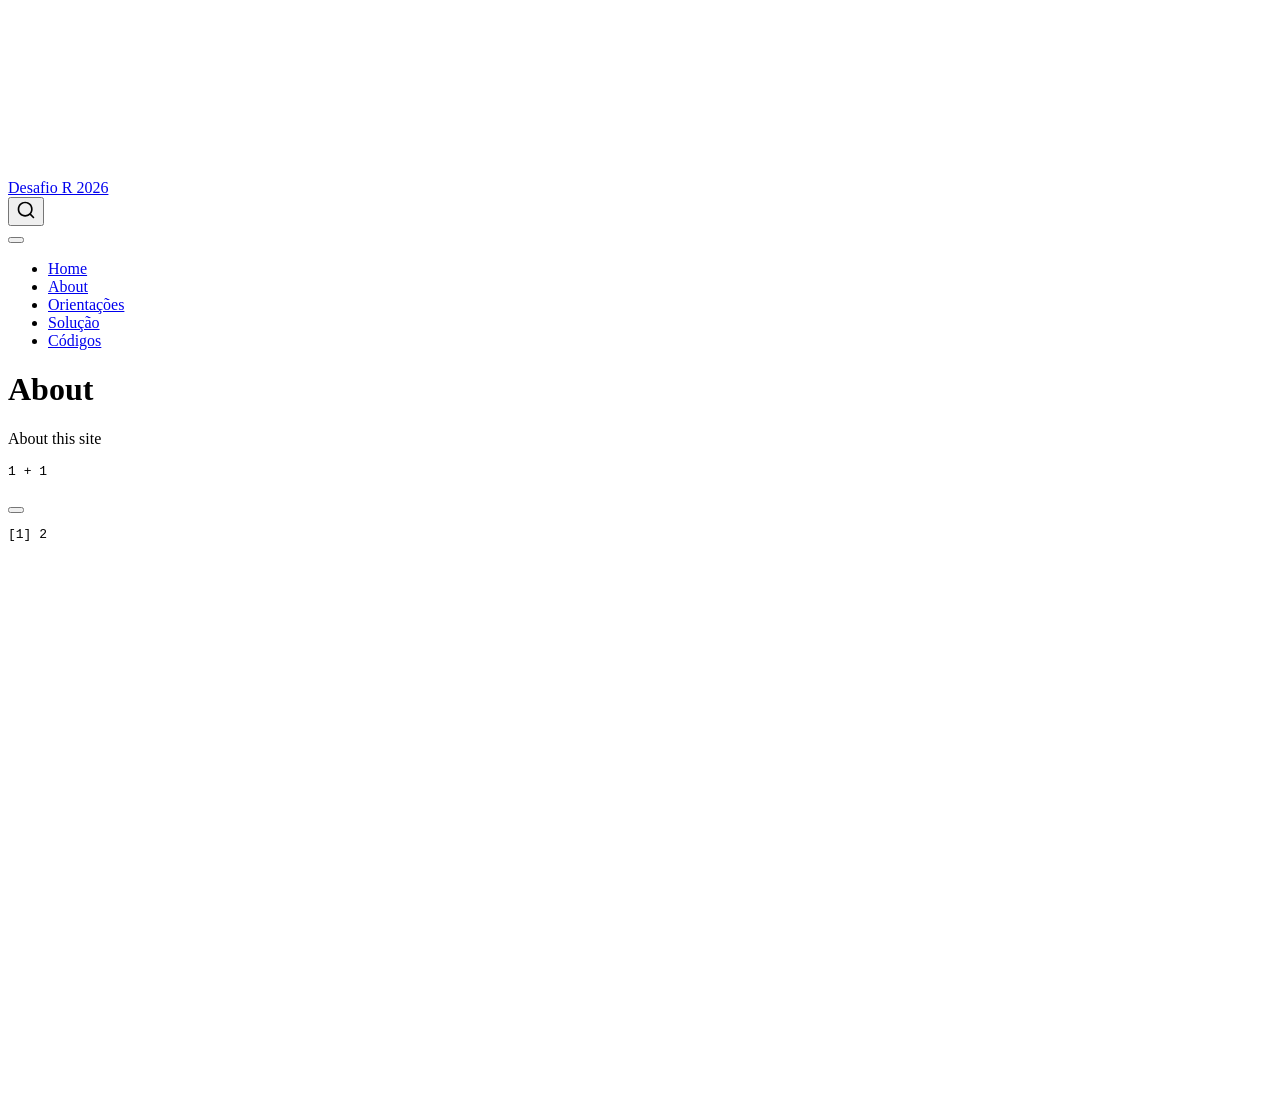
==== docs/about.html @ b068d9b6 "Criar site" ====
<!DOCTYPE html>
<html xmlns="http://www.w3.org/1999/xhtml" lang="en" xml:lang="en"><head>

<meta charset="utf-8">
<meta name="generator" content="quarto-1.8.25">

<meta name="viewport" content="width=device-width, initial-scale=1.0, user-scalable=yes">


<title>About – Desafio R 2026</title>
<style>
code{white-space: pre-wrap;}
span.smallcaps{font-variant: small-caps;}
div.columns{display: flex; gap: min(4vw, 1.5em);}
div.column{flex: auto; overflow-x: auto;}
div.hanging-indent{margin-left: 1.5em; text-indent: -1.5em;}
ul.task-list{list-style: none;}
ul.task-list li input[type="checkbox"] {
  width: 0.8em;
  margin: 0 0.8em 0.2em -1em; /* quarto-specific, see https://github.com/quarto-dev/quarto-cli/issues/4556 */ 
  vertical-align: middle;
}
/* CSS for syntax highlighting */
html { -webkit-text-size-adjust: 100%; }
pre > code.sourceCode { white-space: pre; position: relative; }
pre > code.sourceCode > span { display: inline-block; line-height: 1.25; }
pre > code.sourceCode > span:empty { height: 1.2em; }
.sourceCode { overflow: visible; }
code.sourceCode > span { color: inherit; text-decoration: inherit; }
div.sourceCode { margin: 1em 0; }
pre.sourceCode { margin: 0; }
@media screen {
div.sourceCode { overflow: auto; }
}
@media print {
pre > code.sourceCode { white-space: pre-wrap; }
pre > code.sourceCode > span { text-indent: -5em; padding-left: 5em; }
}
pre.numberSource code
  { counter-reset: source-line 0; }
pre.numberSource code > span
  { position: relative; left: -4em; counter-increment: source-line; }
pre.numberSource code > span > a:first-child::before
  { content: counter(source-line);
    position: relative; left: -1em; text-align: right; vertical-align: baseline;
    border: none; display: inline-block;
    -webkit-touch-callout: none; -webkit-user-select: none;
    -khtml-user-select: none; -moz-user-select: none;
    -ms-user-select: none; user-select: none;
    padding: 0 4px; width: 4em;
  }
pre.numberSource { margin-left: 3em;  padding-left: 4px; }
div.sourceCode
  {   }
@media screen {
pre > code.sourceCode > span > a:first-child::before { text-decoration: underline; }
}
</style>


<script src="site_libs/quarto-nav/quarto-nav.js"></script>
<script src="site_libs/quarto-nav/headroom.min.js"></script>
<script src="site_libs/clipboard/clipboard.min.js"></script>
<script src="site_libs/quarto-search/autocomplete.umd.js"></script>
<script src="site_libs/quarto-search/fuse.min.js"></script>
<script src="site_libs/quarto-search/quarto-search.js"></script>
<meta name="quarto:offset" content="./">
<script src="site_libs/quarto-html/quarto.js" type="module"></script>
<script src="site_libs/quarto-html/tabsets/tabsets.js" type="module"></script>
<script src="site_libs/quarto-html/axe/axe-check.js" type="module"></script>
<script src="site_libs/quarto-html/popper.min.js"></script>
<script src="site_libs/quarto-html/tippy.umd.min.js"></script>
<script src="site_libs/quarto-html/anchor.min.js"></script>
<link href="site_libs/quarto-html/tippy.css" rel="stylesheet">
<link href="site_libs/quarto-html/quarto-syntax-highlighting-7b89279ff1a6dce999919e0e67d4d9ec.css" rel="stylesheet" id="quarto-text-highlighting-styles">
<script src="site_libs/bootstrap/bootstrap.min.js"></script>
<link href="site_libs/bootstrap/bootstrap-icons.css" rel="stylesheet">
<link href="site_libs/bootstrap/bootstrap-e31584831b205ffbb2d98406f31c2a5b.min.css" rel="stylesheet" append-hash="true" id="quarto-bootstrap" data-mode="light">
<script id="quarto-search-options" type="application/json">{
  "location": "navbar",
  "copy-button": false,
  "collapse-after": 3,
  "panel-placement": "end",
  "type": "overlay",
  "limit": 50,
  "keyboard-shortcut": [
    "f",
    "/",
    "s"
  ],
  "show-item-context": false,
  "language": {
    "search-no-results-text": "No results",
    "search-matching-documents-text": "matching documents",
    "search-copy-link-title": "Copy link to search",
    "search-hide-matches-text": "Hide additional matches",
    "search-more-match-text": "more match in this document",
    "search-more-matches-text": "more matches in this document",
    "search-clear-button-title": "Clear",
    "search-text-placeholder": "",
    "search-detached-cancel-button-title": "Cancel",
    "search-submit-button-title": "Submit",
    "search-label": "Search"
  }
}</script>


<link rel="stylesheet" href="styles.css">
</head>

<body class="nav-fixed quarto-light">

<div id="quarto-search-results"></div>
  <header id="quarto-header" class="headroom fixed-top">
    <nav class="navbar navbar-expand-lg " data-bs-theme="dark">
      <div class="navbar-container container-fluid">
      <div class="navbar-brand-container mx-auto">
    <a href="./index.html" class="navbar-brand navbar-brand-logo">
    </a>
    <a class="navbar-brand" href="./index.html">
    <span class="navbar-title">Desafio R 2026</span>
    </a>
  </div>
            <div id="quarto-search" class="" title="Search"></div>
          <button class="navbar-toggler" type="button" data-bs-toggle="collapse" data-bs-target="#navbarCollapse" aria-controls="navbarCollapse" role="menu" aria-expanded="false" aria-label="Toggle navigation" onclick="if (window.quartoToggleHeadroom) { window.quartoToggleHeadroom(); }">
  <span class="navbar-toggler-icon"></span>
</button>
          <div class="collapse navbar-collapse" id="navbarCollapse">
            <ul class="navbar-nav navbar-nav-scroll me-auto">
  <li class="nav-item">
    <a class="nav-link" href="./index.html"> 
<span class="menu-text">Home</span></a>
  </li>  
  <li class="nav-item">
    <a class="nav-link active" href="./about.html" aria-current="page"> 
<span class="menu-text">About</span></a>
  </li>  
  <li class="nav-item">
    <a class="nav-link" href="./desafio_2026.html"> 
<span class="menu-text">Orientações</span></a>
  </li>  
  <li class="nav-item">
    <a class="nav-link" href="./solucao.html"> 
<span class="menu-text">Solução</span></a>
  </li>  
  <li class="nav-item">
    <a class="nav-link" href="./resolucao2026.html"> 
<span class="menu-text">Códigos</span></a>
  </li>  
</ul>
          </div> <!-- /navcollapse -->
            <div class="quarto-navbar-tools">
</div>
      </div> <!-- /container-fluid -->
    </nav>
</header>
<!-- content -->
<div id="quarto-content" class="quarto-container page-columns page-rows-contents page-layout-article page-navbar">
<!-- sidebar -->
<!-- margin-sidebar -->
    <div id="quarto-margin-sidebar" class="sidebar margin-sidebar zindex-bottom">
        
    </div>
<!-- main -->
<main class="content" id="quarto-document-content">

<header id="title-block-header" class="quarto-title-block default">
<div class="quarto-title">
<h1 class="title">About</h1>
</div>



<div class="quarto-title-meta">

    
  
    
  </div>
  


</header>


<p>About this site</p>
<div class="cell">
<div class="code-copy-outer-scaffold"><div class="sourceCode cell-code" id="cb1"><pre class="sourceCode r code-with-copy"><code class="sourceCode r"><span id="cb1-1"><a href="#cb1-1" aria-hidden="true" tabindex="-1"></a><span class="dv">1</span> <span class="sc">+</span> <span class="dv">1</span></span></code></pre></div><button title="Copy to Clipboard" class="code-copy-button"><i class="bi"></i></button></div>
<div class="cell-output cell-output-stdout">
<pre><code>[1] 2</code></pre>
</div>
</div>



</main> <!-- /main -->
<script id="quarto-html-after-body" type="application/javascript">
  window.document.addEventListener("DOMContentLoaded", function (event) {
    const icon = "";
    const anchorJS = new window.AnchorJS();
    anchorJS.options = {
      placement: 'right',
      icon: icon
    };
    anchorJS.add('.anchored');
    const isCodeAnnotation = (el) => {
      for (const clz of el.classList) {
        if (clz.startsWith('code-annotation-')) {                     
          return true;
        }
      }
      return false;
    }
    const onCopySuccess = function(e) {
      // button target
      const button = e.trigger;
      // don't keep focus
      button.blur();
      // flash "checked"
      button.classList.add('code-copy-button-checked');
      var currentTitle = button.getAttribute("title");
      button.setAttribute("title", "Copied!");
      let tooltip;
      if (window.bootstrap) {
        button.setAttribute("data-bs-toggle", "tooltip");
        button.setAttribute("data-bs-placement", "left");
        button.setAttribute("data-bs-title", "Copied!");
        tooltip = new bootstrap.Tooltip(button, 
          { trigger: "manual", 
            customClass: "code-copy-button-tooltip",
            offset: [0, -8]});
        tooltip.show();    
      }
      setTimeout(function() {
        if (tooltip) {
          tooltip.hide();
          button.removeAttribute("data-bs-title");
          button.removeAttribute("data-bs-toggle");
          button.removeAttribute("data-bs-placement");
        }
        button.setAttribute("title", currentTitle);
        button.classList.remove('code-copy-button-checked');
      }, 1000);
      // clear code selection
      e.clearSelection();
    }
    const getTextToCopy = function(trigger) {
      const outerScaffold = trigger.parentElement.cloneNode(true);
      const codeEl = outerScaffold.querySelector('code');
      for (const childEl of codeEl.children) {
        if (isCodeAnnotation(childEl)) {
          childEl.remove();
        }
      }
      return codeEl.innerText;
    }
    const clipboard = new window.ClipboardJS('.code-copy-button:not([data-in-quarto-modal])', {
      text: getTextToCopy
    });
    clipboard.on('success', onCopySuccess);
    if (window.document.getElementById('quarto-embedded-source-code-modal')) {
      const clipboardModal = new window.ClipboardJS('.code-copy-button[data-in-quarto-modal]', {
        text: getTextToCopy,
        container: window.document.getElementById('quarto-embedded-source-code-modal')
      });
      clipboardModal.on('success', onCopySuccess);
    }
      var localhostRegex = new RegExp(/^(?:http|https):\/\/localhost\:?[0-9]*\//);
      var mailtoRegex = new RegExp(/^mailto:/);
        var filterRegex = new RegExp('/' + window.location.host + '/');
      var isInternal = (href) => {
          return filterRegex.test(href) || localhostRegex.test(href) || mailtoRegex.test(href);
      }
      // Inspect non-navigation links and adorn them if external
     var links = window.document.querySelectorAll('a[href]:not(.nav-link):not(.navbar-brand):not(.toc-action):not(.sidebar-link):not(.sidebar-item-toggle):not(.pagination-link):not(.no-external):not([aria-hidden]):not(.dropdown-item):not(.quarto-navigation-tool):not(.about-link)');
      for (var i=0; i<links.length; i++) {
        const link = links[i];
        if (!isInternal(link.href)) {
          // undo the damage that might have been done by quarto-nav.js in the case of
          // links that we want to consider external
          if (link.dataset.originalHref !== undefined) {
            link.href = link.dataset.originalHref;
          }
        }
      }
    function tippyHover(el, contentFn, onTriggerFn, onUntriggerFn) {
      const config = {
        allowHTML: true,
        maxWidth: 500,
        delay: 100,
        arrow: false,
        appendTo: function(el) {
            return el.parentElement;
        },
        interactive: true,
        interactiveBorder: 10,
        theme: 'quarto',
        placement: 'bottom-start',
      };
      if (contentFn) {
        config.content = contentFn;
      }
      if (onTriggerFn) {
        config.onTrigger = onTriggerFn;
      }
      if (onUntriggerFn) {
        config.onUntrigger = onUntriggerFn;
      }
      window.tippy(el, config); 
    }
    const noterefs = window.document.querySelectorAll('a[role="doc-noteref"]');
    for (var i=0; i<noterefs.length; i++) {
      const ref = noterefs[i];
      tippyHover(ref, function() {
        // use id or data attribute instead here
        let href = ref.getAttribute('data-footnote-href') || ref.getAttribute('href');
        try { href = new URL(href).hash; } catch {}
        const id = href.replace(/^#\/?/, "");
        const note = window.document.getElementById(id);
        if (note) {
          return note.innerHTML;
        } else {
          return "";
        }
      });
    }
    const xrefs = window.document.querySelectorAll('a.quarto-xref');
    const processXRef = (id, note) => {
      // Strip column container classes
      const stripColumnClz = (el) => {
        el.classList.remove("page-full", "page-columns");
        if (el.children) {
          for (const child of el.children) {
            stripColumnClz(child);
          }
        }
      }
      stripColumnClz(note)
      if (id === null || id.startsWith('sec-')) {
        // Special case sections, only their first couple elements
        const container = document.createElement("div");
        if (note.children && note.children.length > 2) {
          container.appendChild(note.children[0].cloneNode(true));
          for (let i = 1; i < note.children.length; i++) {
            const child = note.children[i];
            if (child.tagName === "P" && child.innerText === "") {
              continue;
            } else {
              container.appendChild(child.cloneNode(true));
              break;
            }
          }
          if (window.Quarto?.typesetMath) {
            window.Quarto.typesetMath(container);
          }
          return container.innerHTML
        } else {
          if (window.Quarto?.typesetMath) {
            window.Quarto.typesetMath(note);
          }
          return note.innerHTML;
        }
      } else {
        // Remove any anchor links if they are present
        const anchorLink = note.querySelector('a.anchorjs-link');
        if (anchorLink) {
          anchorLink.remove();
        }
        if (window.Quarto?.typesetMath) {
          window.Quarto.typesetMath(note);
        }
        if (note.classList.contains("callout")) {
          return note.outerHTML;
        } else {
          return note.innerHTML;
        }
      }
    }
    for (var i=0; i<xrefs.length; i++) {
      const xref = xrefs[i];
      tippyHover(xref, undefined, function(instance) {
        instance.disable();
        let url = xref.getAttribute('href');
        let hash = undefined; 
        if (url.startsWith('#')) {
          hash = url;
        } else {
          try { hash = new URL(url).hash; } catch {}
        }
        if (hash) {
          const id = hash.replace(/^#\/?/, "");
          const note = window.document.getElementById(id);
          if (note !== null) {
            try {
              const html = processXRef(id, note.cloneNode(true));
              instance.setContent(html);
            } finally {
              instance.enable();
              instance.show();
            }
          } else {
            // See if we can fetch this
            fetch(url.split('#')[0])
            .then(res => res.text())
            .then(html => {
              const parser = new DOMParser();
              const htmlDoc = parser.parseFromString(html, "text/html");
              const note = htmlDoc.getElementById(id);
              if (note !== null) {
                const html = processXRef(id, note);
                instance.setContent(html);
              } 
            }).finally(() => {
              instance.enable();
              instance.show();
            });
          }
        } else {
          // See if we can fetch a full url (with no hash to target)
          // This is a special case and we should probably do some content thinning / targeting
          fetch(url)
          .then(res => res.text())
          .then(html => {
            const parser = new DOMParser();
            const htmlDoc = parser.parseFromString(html, "text/html");
            const note = htmlDoc.querySelector('main.content');
            if (note !== null) {
              // This should only happen for chapter cross references
              // (since there is no id in the URL)
              // remove the first header
              if (note.children.length > 0 && note.children[0].tagName === "HEADER") {
                note.children[0].remove();
              }
              const html = processXRef(null, note);
              instance.setContent(html);
            } 
          }).finally(() => {
            instance.enable();
            instance.show();
          });
        }
      }, function(instance) {
      });
    }
        let selectedAnnoteEl;
        const selectorForAnnotation = ( cell, annotation) => {
          let cellAttr = 'data-code-cell="' + cell + '"';
          let lineAttr = 'data-code-annotation="' +  annotation + '"';
          const selector = 'span[' + cellAttr + '][' + lineAttr + ']';
          return selector;
        }
        const selectCodeLines = (annoteEl) => {
          const doc = window.document;
          const targetCell = annoteEl.getAttribute("data-target-cell");
          const targetAnnotation = annoteEl.getAttribute("data-target-annotation");
          const annoteSpan = window.document.querySelector(selectorForAnnotation(targetCell, targetAnnotation));
          const lines = annoteSpan.getAttribute("data-code-lines").split(",");
          const lineIds = lines.map((line) => {
            return targetCell + "-" + line;
          })
          let top = null;
          let height = null;
          let parent = null;
          if (lineIds.length > 0) {
              //compute the position of the single el (top and bottom and make a div)
              const el = window.document.getElementById(lineIds[0]);
              top = el.offsetTop;
              height = el.offsetHeight;
              parent = el.parentElement.parentElement;
            if (lineIds.length > 1) {
              const lastEl = window.document.getElementById(lineIds[lineIds.length - 1]);
              const bottom = lastEl.offsetTop + lastEl.offsetHeight;
              height = bottom - top;
            }
            if (top !== null && height !== null && parent !== null) {
              // cook up a div (if necessary) and position it 
              let div = window.document.getElementById("code-annotation-line-highlight");
              if (div === null) {
                div = window.document.createElement("div");
                div.setAttribute("id", "code-annotation-line-highlight");
                div.style.position = 'absolute';
                parent.appendChild(div);
              }
              div.style.top = top - 2 + "px";
              div.style.height = height + 4 + "px";
              div.style.left = 0;
              let gutterDiv = window.document.getElementById("code-annotation-line-highlight-gutter");
              if (gutterDiv === null) {
                gutterDiv = window.document.createElement("div");
                gutterDiv.setAttribute("id", "code-annotation-line-highlight-gutter");
                gutterDiv.style.position = 'absolute';
                const codeCell = window.document.getElementById(targetCell);
                const gutter = codeCell.querySelector('.code-annotation-gutter');
                gutter.appendChild(gutterDiv);
              }
              gutterDiv.style.top = top - 2 + "px";
              gutterDiv.style.height = height + 4 + "px";
            }
            selectedAnnoteEl = annoteEl;
          }
        };
        const unselectCodeLines = () => {
          const elementsIds = ["code-annotation-line-highlight", "code-annotation-line-highlight-gutter"];
          elementsIds.forEach((elId) => {
            const div = window.document.getElementById(elId);
            if (div) {
              div.remove();
            }
          });
          selectedAnnoteEl = undefined;
        };
          // Handle positioning of the toggle
      window.addEventListener(
        "resize",
        throttle(() => {
          elRect = undefined;
          if (selectedAnnoteEl) {
            selectCodeLines(selectedAnnoteEl);
          }
        }, 10)
      );
      function throttle(fn, ms) {
      let throttle = false;
      let timer;
        return (...args) => {
          if(!throttle) { // first call gets through
              fn.apply(this, args);
              throttle = true;
          } else { // all the others get throttled
              if(timer) clearTimeout(timer); // cancel #2
              timer = setTimeout(() => {
                fn.apply(this, args);
                timer = throttle = false;
              }, ms);
          }
        };
      }
        // Attach click handler to the DT
        const annoteDls = window.document.querySelectorAll('dt[data-target-cell]');
        for (const annoteDlNode of annoteDls) {
          annoteDlNode.addEventListener('click', (event) => {
            const clickedEl = event.target;
            if (clickedEl !== selectedAnnoteEl) {
              unselectCodeLines();
              const activeEl = window.document.querySelector('dt[data-target-cell].code-annotation-active');
              if (activeEl) {
                activeEl.classList.remove('code-annotation-active');
              }
              selectCodeLines(clickedEl);
              clickedEl.classList.add('code-annotation-active');
            } else {
              // Unselect the line
              unselectCodeLines();
              clickedEl.classList.remove('code-annotation-active');
            }
          });
        }
    const findCites = (el) => {
      const parentEl = el.parentElement;
      if (parentEl) {
        const cites = parentEl.dataset.cites;
        if (cites) {
          return {
            el,
            cites: cites.split(' ')
          };
        } else {
          return findCites(el.parentElement)
        }
      } else {
        return undefined;
      }
    };
    var bibliorefs = window.document.querySelectorAll('a[role="doc-biblioref"]');
    for (var i=0; i<bibliorefs.length; i++) {
      const ref = bibliorefs[i];
      const citeInfo = findCites(ref);
      if (citeInfo) {
        tippyHover(citeInfo.el, function() {
          var popup = window.document.createElement('div');
          citeInfo.cites.forEach(function(cite) {
            var citeDiv = window.document.createElement('div');
            citeDiv.classList.add('hanging-indent');
            citeDiv.classList.add('csl-entry');
            var biblioDiv = window.document.getElementById('ref-' + cite);
            if (biblioDiv) {
              citeDiv.innerHTML = biblioDiv.innerHTML;
            }
            popup.appendChild(citeDiv);
          });
          return popup.innerHTML;
        });
      }
    }
  });
  </script>
</div> <!-- /content -->




</body></html>
---- docs/site_libs/quarto-html/tippy.css ----
.tippy-box[data-animation=fade][data-state=hidden]{opacity:0}[data-tippy-root]{max-width:calc(100vw - 10px)}.tippy-box{position:relative;background-color:#333;color:#fff;border-radius:4px;font-size:14px;line-height:1.4;white-space:normal;outline:0;transition-property:transform,visibility,opacity}.tippy-box[data-placement^=top]>.tippy-arrow{bottom:0}.tippy-box[data-placement^=top]>.tippy-arrow:before{bottom:-7px;left:0;border-width:8px 8px 0;border-top-color:initial;transform-origin:center top}.tippy-box[data-placement^=bottom]>.tippy-arrow{top:0}.tippy-box[data-placement^=bottom]>.tippy-arrow:before{top:-7px;left:0;border-width:0 8px 8px;border-bottom-color:initial;transform-origin:center bottom}.tippy-box[data-placement^=left]>.tippy-arrow{right:0}.tippy-box[data-placement^=left]>.tippy-arrow:before{border-width:8px 0 8px 8px;border-left-color:initial;right:-7px;transform-origin:center left}.tippy-box[data-placement^=right]>.tippy-arrow{left:0}.tippy-box[data-placement^=right]>.tippy-arrow:before{left:-7px;border-width:8px 8px 8px 0;border-right-color:initial;transform-origin:center right}.tippy-box[data-inertia][data-state=visible]{transition-timing-function:cubic-bezier(.54,1.5,.38,1.11)}.tippy-arrow{width:16px;height:16px;color:#333}.tippy-arrow:before{content:"";position:absolute;border-color:transparent;border-style:solid}.tippy-content{position:relative;padding:5px 9px;z-index:1}
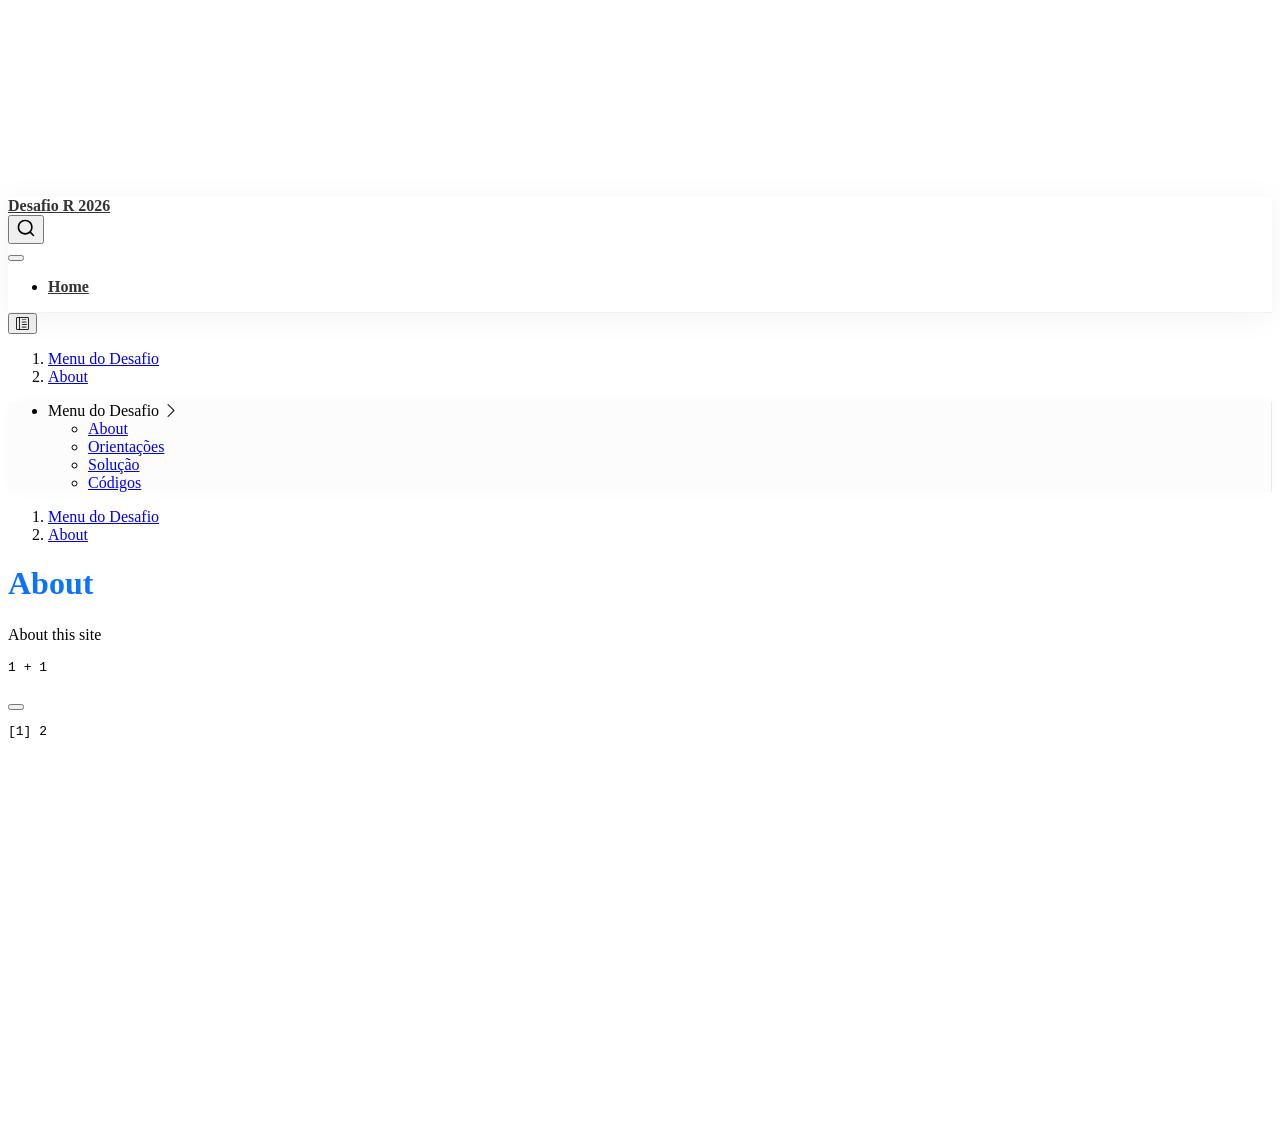
==== commit fac9b631: "atualizar site" ====
--- a/docs/about.html
+++ b/docs/about.html
@@ -75,7 +75,7 @@
 <link href="site_libs/quarto-html/quarto-syntax-highlighting-7b89279ff1a6dce999919e0e67d4d9ec.css" rel="stylesheet" id="quarto-text-highlighting-styles">
 <script src="site_libs/bootstrap/bootstrap.min.js"></script>
 <link href="site_libs/bootstrap/bootstrap-icons.css" rel="stylesheet">
-<link href="site_libs/bootstrap/bootstrap-e31584831b205ffbb2d98406f31c2a5b.min.css" rel="stylesheet" append-hash="true" id="quarto-bootstrap" data-mode="light">
+<link href="site_libs/bootstrap/bootstrap-029b10fc0dc652dab2ec1ac156c1a037.min.css" rel="stylesheet" append-hash="true" id="quarto-bootstrap" data-mode="light">
 <script id="quarto-search-options" type="application/json">{
   "location": "navbar",
   "copy-button": false,
@@ -103,12 +103,13 @@
     "search-label": "Search"
   }
 }</script>
+<style>html{ scroll-behavior: smooth; }</style>
 
 
 <link rel="stylesheet" href="styles.css">
 </head>
 
-<body class="nav-fixed quarto-light">
+<body class="nav-sidebar floating nav-fixed quarto-light">
 
 <div id="quarto-search-results"></div>
   <header id="quarto-header" class="headroom fixed-top">
@@ -128,24 +129,8 @@
           <div class="collapse navbar-collapse" id="navbarCollapse">
             <ul class="navbar-nav navbar-nav-scroll me-auto">
   <li class="nav-item">
-    <a class="nav-link" href="./index.html"> 
+    <a class="nav-link active" href="./index.html" aria-current="page"> 
 <span class="menu-text">Home</span></a>
-  </li>  
-  <li class="nav-item">
-    <a class="nav-link active" href="./about.html" aria-current="page"> 
-<span class="menu-text">About</span></a>
-  </li>  
-  <li class="nav-item">
-    <a class="nav-link" href="./desafio_2026.html"> 
-<span class="menu-text">Orientações</span></a>
-  </li>  
-  <li class="nav-item">
-    <a class="nav-link" href="./solucao.html"> 
-<span class="menu-text">Solução</span></a>
-  </li>  
-  <li class="nav-item">
-    <a class="nav-link" href="./resolucao2026.html"> 
-<span class="menu-text">Códigos</span></a>
   </li>  
 </ul>
           </div> <!-- /navcollapse -->
@@ -153,10 +138,66 @@
 </div>
       </div> <!-- /container-fluid -->
     </nav>
+  <nav class="quarto-secondary-nav">
+    <div class="container-fluid d-flex">
+      <button type="button" class="quarto-btn-toggle btn" data-bs-toggle="collapse" role="button" data-bs-target=".quarto-sidebar-collapse-item" aria-controls="quarto-sidebar" aria-expanded="false" aria-label="Toggle sidebar navigation" onclick="if (window.quartoToggleHeadroom) { window.quartoToggleHeadroom(); }">
+        <i class="bi bi-layout-text-sidebar-reverse"></i>
+      </button>
+        <nav class="quarto-page-breadcrumbs" aria-label="breadcrumb"><ol class="breadcrumb"><li class="breadcrumb-item"><a href="./about.html">Menu do Desafio</a></li><li class="breadcrumb-item"><a href="./about.html">About</a></li></ol></nav>
+        <a class="flex-grow-1" role="navigation" data-bs-toggle="collapse" data-bs-target=".quarto-sidebar-collapse-item" aria-controls="quarto-sidebar" aria-expanded="false" aria-label="Toggle sidebar navigation" onclick="if (window.quartoToggleHeadroom) { window.quartoToggleHeadroom(); }">      
+        </a>
+    </div>
+  </nav>
 </header>
 <!-- content -->
 <div id="quarto-content" class="quarto-container page-columns page-rows-contents page-layout-article page-navbar">
 <!-- sidebar -->
+  <nav id="quarto-sidebar" class="sidebar collapse collapse-horizontal quarto-sidebar-collapse-item sidebar-navigation floating overflow-auto">
+    <div class="pt-lg-2 mt-2 text-left sidebar-header">
+      <a href="./index.html" class="sidebar-logo-link">
+      </a>
+      </div>
+    <div class="sidebar-menu-container"> 
+    <ul class="list-unstyled mt-1">
+        <li class="sidebar-item sidebar-item-section">
+      <div class="sidebar-item-container"> 
+            <a class="sidebar-item-text sidebar-link text-start" data-bs-toggle="collapse" data-bs-target="#quarto-sidebar-section-1" role="navigation" aria-expanded="true">
+ <span class="menu-text">Menu do Desafio</span></a>
+          <a class="sidebar-item-toggle text-start" data-bs-toggle="collapse" data-bs-target="#quarto-sidebar-section-1" role="navigation" aria-expanded="true" aria-label="Toggle section">
+            <i class="bi bi-chevron-right ms-2"></i>
+          </a> 
+      </div>
+      <ul id="quarto-sidebar-section-1" class="collapse list-unstyled sidebar-section depth1 show">  
+          <li class="sidebar-item">
+  <div class="sidebar-item-container"> 
+  <a href="./about.html" class="sidebar-item-text sidebar-link active">
+ <span class="menu-text">About</span></a>
+  </div>
+</li>
+          <li class="sidebar-item">
+  <div class="sidebar-item-container"> 
+  <a href="./desafio_2026.html" class="sidebar-item-text sidebar-link">
+ <span class="menu-text">Orientações</span></a>
+  </div>
+</li>
+          <li class="sidebar-item">
+  <div class="sidebar-item-container"> 
+  <a href="./solucao.html" class="sidebar-item-text sidebar-link">
+ <span class="menu-text">Solução</span></a>
+  </div>
+</li>
+          <li class="sidebar-item">
+  <div class="sidebar-item-container"> 
+  <a href="./resolucao2026.html" class="sidebar-item-text sidebar-link">
+ <span class="menu-text">Códigos</span></a>
+  </div>
+</li>
+      </ul>
+  </li>
+    </ul>
+    </div>
+</nav>
+<div id="quarto-sidebar-glass" class="quarto-sidebar-collapse-item" data-bs-toggle="collapse" data-bs-target=".quarto-sidebar-collapse-item"></div>
 <!-- margin-sidebar -->
     <div id="quarto-margin-sidebar" class="sidebar margin-sidebar zindex-bottom">
         
@@ -164,7 +205,7 @@
 <!-- main -->
 <main class="content" id="quarto-document-content">
 
-<header id="title-block-header" class="quarto-title-block default">
+<header id="title-block-header" class="quarto-title-block default"><nav class="quarto-page-breadcrumbs quarto-title-breadcrumbs d-none d-lg-block" aria-label="breadcrumb"><ol class="breadcrumb"><li class="breadcrumb-item"><a href="./about.html">Menu do Desafio</a></li><li class="breadcrumb-item"><a href="./about.html">About</a></li></ol></nav>
 <div class="quarto-title">
 <h1 class="title">About</h1>
 </div>
@@ -599,4 +640,5 @@
 
 
 
+<script src="site_libs/quarto-html/zenscroll-min.js"></script>
 </body></html>
--- a/docs/styles.css
+++ b/docs/styles.css
@@ -0,0 +1,99 @@
+/* =========================================
+   1. NAVBAR - EFEITO GLASSMORPHISM
+   ========================================= */
+.navbar {
+    background: rgba(255, 255, 255, 0.8) !important;
+    backdrop-filter: blur(12px);
+    -webkit-backdrop-filter: blur(12px);
+    border-bottom: 1px solid rgba(0, 0, 0, 0.05);
+    box-shadow: 0 4px 30px rgba(0, 0, 0, 0.05);
+    transition: all 0.3s ease-in-out;
+}
+
+.navbar-brand, .nav-link {
+    color: #333 !important;
+    font-weight: 600;
+}
+
+/* =========================================
+   2. SIDEBAR (BARRA LATERAL) ANIMADA
+   ========================================= */
+.sidebar {
+    background-color: #fcfcfc;
+    border-right: 1px solid #eaeaea;
+    box-shadow: 2px 0 15px rgba(0,0,0,0.02);
+}
+
+.sidebar-item-text {
+    font-weight: 500;
+    transition: color 0.3s ease, transform 0.3s ease;
+}
+
+/* Efeito de deslocamento ao passar o mouse nos links da barra lateral */
+.sidebar-item:hover .sidebar-item-text {
+    color: #0d6efd !important; /* Azul Bootstrap */
+    transform: translateX(6px);
+    display: inline-block;
+}
+
+/* =========================================
+   3. TIPOGRAFIA: TÍTULOS COM GRADIENTE
+   ========================================= */
+h1, h2 {
+    background: -webkit-linear-gradient(45deg, #0d6efd, #0dcaf0);
+    -webkit-background-clip: text;
+    -webkit-text-fill-color: transparent;
+    font-weight: 800;
+    margin-bottom: 1.5rem;
+}
+
+/* =========================================
+   4. CARDS BOOTSTRAP: EFEITO DE ELEVAÇÃO
+   ========================================= */
+.card {
+    border: none;
+    border-radius: 16px;
+    box-shadow: 0 4px 10px rgba(0,0,0,0.04);
+    transition: transform 0.3s ease, box-shadow 0.3s ease;
+    background: #ffffff;
+}
+
+.card:hover {
+    transform: translateY(-8px);
+    box-shadow: 0 15px 25px rgba(0,0,0,0.1);
+}
+
+/* =========================================
+   5. BOTÕES: EFEITO PULSO E BRILHO
+   ========================================= */
+.btn-primary {
+    background: linear-gradient(45deg, #0d6efd, #0b5ed7);
+    border: none;
+    border-radius: 30px;
+    padding: 10px 24px;
+    font-weight: bold;
+    transition: all 0.3s ease;
+}
+
+.btn-primary:hover {
+    transform: scale(1.05);
+    box-shadow: 0 8px 20px rgba(13, 110, 253, 0.4);
+}
+
+/* =========================================
+   6. ANIMAÇÃO DE ENTRADA DO CONTEÚDO (FADE IN)
+   ========================================= */
+main.content {
+    animation: fadeIn 0.8s ease-in-out;
+}
+
+@keyframes fadeIn {
+    from { 
+        opacity: 0; 
+        transform: translateY(20px); 
+    }
+    to { 
+        opacity: 1; 
+        transform: translateY(0); 
+    }
+}
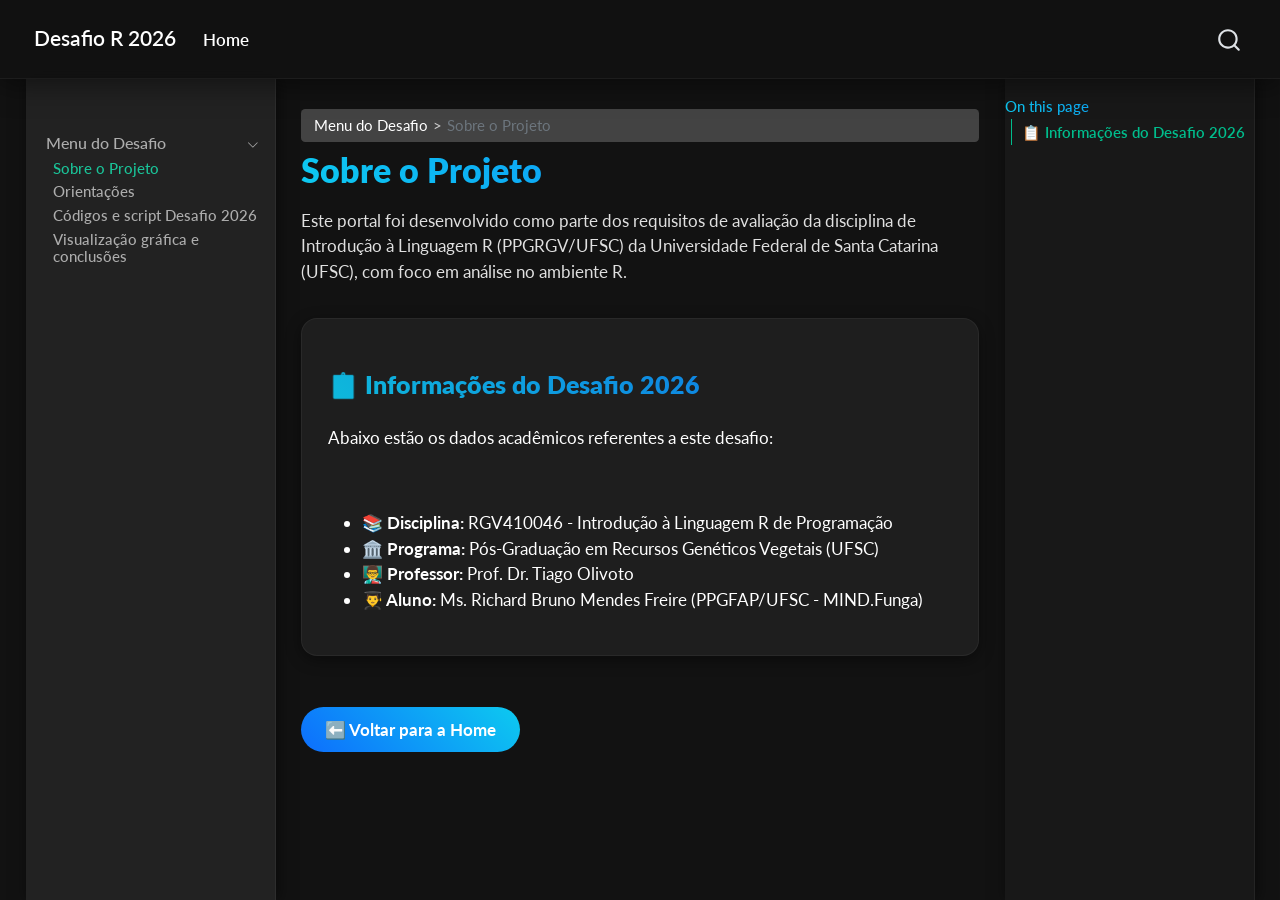
==== commit 9ab988b2: "atualizar site" ====
--- a/docs/about.html
+++ b/docs/about.html
@@ -7,7 +7,7 @@
 <meta name="viewport" content="width=device-width, initial-scale=1.0, user-scalable=yes">
 
 
-<title>About – Desafio R 2026</title>
+<title>Sobre o Projeto – Desafio R 2026</title>
 <style>
 code{white-space: pre-wrap;}
 span.smallcaps{font-variant: small-caps;}
@@ -19,41 +19,6 @@
   width: 0.8em;
   margin: 0 0.8em 0.2em -1em; /* quarto-specific, see https://github.com/quarto-dev/quarto-cli/issues/4556 */ 
   vertical-align: middle;
-}
-/* CSS for syntax highlighting */
-html { -webkit-text-size-adjust: 100%; }
-pre > code.sourceCode { white-space: pre; position: relative; }
-pre > code.sourceCode > span { display: inline-block; line-height: 1.25; }
-pre > code.sourceCode > span:empty { height: 1.2em; }
-.sourceCode { overflow: visible; }
-code.sourceCode > span { color: inherit; text-decoration: inherit; }
-div.sourceCode { margin: 1em 0; }
-pre.sourceCode { margin: 0; }
-@media screen {
-div.sourceCode { overflow: auto; }
-}
-@media print {
-pre > code.sourceCode { white-space: pre-wrap; }
-pre > code.sourceCode > span { text-indent: -5em; padding-left: 5em; }
-}
-pre.numberSource code
-  { counter-reset: source-line 0; }
-pre.numberSource code > span
-  { position: relative; left: -4em; counter-increment: source-line; }
-pre.numberSource code > span > a:first-child::before
-  { content: counter(source-line);
-    position: relative; left: -1em; text-align: right; vertical-align: baseline;
-    border: none; display: inline-block;
-    -webkit-touch-callout: none; -webkit-user-select: none;
-    -khtml-user-select: none; -moz-user-select: none;
-    -ms-user-select: none; user-select: none;
-    padding: 0 4px; width: 4em;
-  }
-pre.numberSource { margin-left: 3em;  padding-left: 4px; }
-div.sourceCode
-  {   }
-@media screen {
-pre > code.sourceCode > span > a:first-child::before { text-decoration: underline; }
 }
 </style>
 
@@ -72,10 +37,10 @@
 <script src="site_libs/quarto-html/tippy.umd.min.js"></script>
 <script src="site_libs/quarto-html/anchor.min.js"></script>
 <link href="site_libs/quarto-html/tippy.css" rel="stylesheet">
-<link href="site_libs/quarto-html/quarto-syntax-highlighting-7b89279ff1a6dce999919e0e67d4d9ec.css" rel="stylesheet" id="quarto-text-highlighting-styles">
+<link href="site_libs/quarto-html/quarto-syntax-highlighting-dark-707d8167ce6003fca903bfe2be84ab7f.css" rel="stylesheet" id="quarto-text-highlighting-styles">
 <script src="site_libs/bootstrap/bootstrap.min.js"></script>
 <link href="site_libs/bootstrap/bootstrap-icons.css" rel="stylesheet">
-<link href="site_libs/bootstrap/bootstrap-029b10fc0dc652dab2ec1ac156c1a037.min.css" rel="stylesheet" append-hash="true" id="quarto-bootstrap" data-mode="light">
+<link href="site_libs/bootstrap/bootstrap-c72ff888e19c609265736fd5c18e5ae4.min.css" rel="stylesheet" append-hash="true" id="quarto-bootstrap" data-mode="dark">
 <script id="quarto-search-options" type="application/json">{
   "location": "navbar",
   "copy-button": false,
@@ -143,7 +108,7 @@
       <button type="button" class="quarto-btn-toggle btn" data-bs-toggle="collapse" role="button" data-bs-target=".quarto-sidebar-collapse-item" aria-controls="quarto-sidebar" aria-expanded="false" aria-label="Toggle sidebar navigation" onclick="if (window.quartoToggleHeadroom) { window.quartoToggleHeadroom(); }">
         <i class="bi bi-layout-text-sidebar-reverse"></i>
       </button>
-        <nav class="quarto-page-breadcrumbs" aria-label="breadcrumb"><ol class="breadcrumb"><li class="breadcrumb-item"><a href="./about.html">Menu do Desafio</a></li><li class="breadcrumb-item"><a href="./about.html">About</a></li></ol></nav>
+        <nav class="quarto-page-breadcrumbs" aria-label="breadcrumb"><ol class="breadcrumb"><li class="breadcrumb-item"><a href="./about.html">Menu do Desafio</a></li><li class="breadcrumb-item"><a href="./about.html">Sobre o Projeto</a></li></ol></nav>
         <a class="flex-grow-1" role="navigation" data-bs-toggle="collapse" data-bs-target=".quarto-sidebar-collapse-item" aria-controls="quarto-sidebar" aria-expanded="false" aria-label="Toggle sidebar navigation" onclick="if (window.quartoToggleHeadroom) { window.quartoToggleHeadroom(); }">      
         </a>
     </div>
@@ -171,7 +136,7 @@
           <li class="sidebar-item">
   <div class="sidebar-item-container"> 
   <a href="./about.html" class="sidebar-item-text sidebar-link active">
- <span class="menu-text">About</span></a>
+ <span class="menu-text">Sobre o Projeto</span></a>
   </div>
 </li>
           <li class="sidebar-item">
@@ -183,13 +148,13 @@
           <li class="sidebar-item">
   <div class="sidebar-item-container"> 
   <a href="./solucao.html" class="sidebar-item-text sidebar-link">
- <span class="menu-text">Solução</span></a>
+ <span class="menu-text">Códigos e script Desafio 2026</span></a>
   </div>
 </li>
           <li class="sidebar-item">
   <div class="sidebar-item-container"> 
   <a href="./resolucao2026.html" class="sidebar-item-text sidebar-link">
- <span class="menu-text">Códigos</span></a>
+ <span class="menu-text">Visualização gráfica e conclusões</span></a>
   </div>
 </li>
       </ul>
@@ -199,15 +164,21 @@
 </nav>
 <div id="quarto-sidebar-glass" class="quarto-sidebar-collapse-item" data-bs-toggle="collapse" data-bs-target=".quarto-sidebar-collapse-item"></div>
 <!-- margin-sidebar -->
-    <div id="quarto-margin-sidebar" class="sidebar margin-sidebar zindex-bottom">
-        
+    <div id="quarto-margin-sidebar" class="sidebar margin-sidebar">
+        <nav id="TOC" role="doc-toc" class="toc-active">
+    <h2 id="toc-title">On this page</h2>
+   
+  <ul>
+  <li><a href="#informações-do-desafio-2026" id="toc-informações-do-desafio-2026" class="nav-link active" data-scroll-target="#informações-do-desafio-2026">📋 Informações do Desafio 2026</a></li>
+  </ul>
+</nav>
     </div>
 <!-- main -->
 <main class="content" id="quarto-document-content">
 
-<header id="title-block-header" class="quarto-title-block default"><nav class="quarto-page-breadcrumbs quarto-title-breadcrumbs d-none d-lg-block" aria-label="breadcrumb"><ol class="breadcrumb"><li class="breadcrumb-item"><a href="./about.html">Menu do Desafio</a></li><li class="breadcrumb-item"><a href="./about.html">About</a></li></ol></nav>
+<header id="title-block-header" class="quarto-title-block default"><nav class="quarto-page-breadcrumbs quarto-title-breadcrumbs d-none d-lg-block" aria-label="breadcrumb"><ol class="breadcrumb"><li class="breadcrumb-item"><a href="./about.html">Menu do Desafio</a></li><li class="breadcrumb-item"><a href="./about.html">Sobre o Projeto</a></li></ol></nav>
 <div class="quarto-title">
-<h1 class="title">About</h1>
+<h1 class="title">Sobre o Projeto</h1>
 </div>
 
 
@@ -224,12 +195,20 @@
 </header>
 
 
-<p>About this site</p>
-<div class="cell">
-<div class="code-copy-outer-scaffold"><div class="sourceCode cell-code" id="cb1"><pre class="sourceCode r code-with-copy"><code class="sourceCode r"><span id="cb1-1"><a href="#cb1-1" aria-hidden="true" tabindex="-1"></a><span class="dv">1</span> <span class="sc">+</span> <span class="dv">1</span></span></code></pre></div><button title="Copy to Clipboard" class="code-copy-button"><i class="bi"></i></button></div>
-<div class="cell-output cell-output-stdout">
-<pre><code>[1] 2</code></pre>
-</div>
+<p>Este portal foi desenvolvido como parte dos requisitos de avaliação da disciplina de Introdução à Linguagem R (PPGRGV/UFSC) da Universidade Federal de Santa Catarina (UFSC), com foco em análise no ambiente R.</p>
+<section id="informações-do-desafio-2026" class="level3 card p-4 mt-4">
+<h3 class="anchored" data-anchor-id="informações-do-desafio-2026">📋 Informações do Desafio 2026</h3>
+<p>Abaixo estão os dados acadêmicos referentes a este desafio:</p>
+<p><br></p>
+<ul>
+<li><strong>📚 Disciplina:</strong> RGV410046 - Introdução à Linguagem R de Programação</li>
+<li><strong>🏛️ Programa:</strong> Pós-Graduação em Recursos Genéticos Vegetais (UFSC)</li>
+<li><strong>👨‍🏫 Professor:</strong> Prof.&nbsp;Dr.&nbsp;Tiago Olivoto</li>
+<li><strong>👨‍🎓 Aluno:</strong> Ms.&nbsp;Richard Bruno Mendes Freire (PPGFAP/UFSC - MIND.Funga)</li>
+</ul>
+</section>
+<div class="mt-5">
+<p><a href="./index.html" class="btn btn-primary">⬅️ Voltar para a Home</a></p>
 </div>
 
 
--- a/docs/site_libs/quarto-html/quarto-syntax-highlighting-dark-707d8167ce6003fca903bfe2be84ab7f.css
+++ b/docs/site_libs/quarto-html/quarto-syntax-highlighting-dark-707d8167ce6003fca903bfe2be84ab7f.css
@@ -0,0 +1,219 @@
+/* quarto syntax highlight colors */
+:root {
+  --quarto-hl-al-color: #f07178;
+  --quarto-hl-an-color: #d4d0ab;
+  --quarto-hl-at-color: #00e0e0;
+  --quarto-hl-bn-color: #d4d0ab;
+  --quarto-hl-bu-color: #abe338;
+  --quarto-hl-ch-color: #abe338;
+  --quarto-hl-co-color: #f8f8f2;
+  --quarto-hl-cv-color: #ffd700;
+  --quarto-hl-cn-color: #ffd700;
+  --quarto-hl-cf-color: #ffa07a;
+  --quarto-hl-dt-color: #ffa07a;
+  --quarto-hl-dv-color: #d4d0ab;
+  --quarto-hl-do-color: #f8f8f2;
+  --quarto-hl-er-color: #f07178;
+  --quarto-hl-ex-color: #00e0e0;
+  --quarto-hl-fl-color: #d4d0ab;
+  --quarto-hl-fu-color: #ffa07a;
+  --quarto-hl-im-color: #abe338;
+  --quarto-hl-in-color: #d4d0ab;
+  --quarto-hl-kw-color: #ffa07a;
+  --quarto-hl-op-color: #ffa07a;
+  --quarto-hl-ot-color: #00e0e0;
+  --quarto-hl-pp-color: #dcc6e0;
+  --quarto-hl-re-color: #00e0e0;
+  --quarto-hl-sc-color: #abe338;
+  --quarto-hl-ss-color: #abe338;
+  --quarto-hl-st-color: #abe338;
+  --quarto-hl-va-color: #00e0e0;
+  --quarto-hl-vs-color: #abe338;
+  --quarto-hl-wa-color: #dcc6e0;
+}
+
+/* other quarto variables */
+:root {
+  --quarto-font-monospace: SFMono-Regular, Menlo, Monaco, Consolas, "Liberation Mono", "Courier New", monospace;
+}
+
+/* syntax highlight based on Pandoc's rules */
+pre > code.sourceCode > span {
+  color: #f8f8f2;
+}
+
+code.sourceCode > span {
+  color: #f8f8f2;
+}
+
+div.sourceCode,
+div.sourceCode pre.sourceCode {
+  color: #f8f8f2;
+}
+
+/* Normal */
+code span {
+  color: #f8f8f2;
+}
+
+/* Alert */
+code span.al {
+  color: #f07178;
+}
+
+/* Annotation */
+code span.an {
+  color: #d4d0ab;
+}
+
+/* Attribute */
+code span.at {
+  color: #00e0e0;
+}
+
+/* BaseN */
+code span.bn {
+  color: #d4d0ab;
+}
+
+/* BuiltIn */
+code span.bu {
+  color: #abe338;
+}
+
+/* ControlFlow */
+code span.cf {
+  font-weight: bold;
+  color: #ffa07a;
+}
+
+/* Char */
+code span.ch {
+  color: #abe338;
+}
+
+/* Constant */
+code span.cn {
+  color: #ffd700;
+}
+
+/* Comment */
+code span.co {
+  font-style: italic;
+  color: #f8f8f2;
+}
+
+/* CommentVar */
+code span.cv {
+  color: #ffd700;
+}
+
+/* Documentation */
+code span.do {
+  color: #f8f8f2;
+}
+
+/* DataType */
+code span.dt {
+  color: #ffa07a;
+}
+
+/* DecVal */
+code span.dv {
+  color: #d4d0ab;
+}
+
+/* Error */
+code span.er {
+  color: #f07178;
+  text-decoration: underline;
+}
+
+/* Extension */
+code span.ex {
+  font-weight: bold;
+  color: #00e0e0;
+}
+
+/* Float */
+code span.fl {
+  color: #d4d0ab;
+}
+
+/* Function */
+code span.fu {
+  color: #ffa07a;
+}
+
+/* Import */
+code span.im {
+  color: #abe338;
+}
+
+/* Information */
+code span.in {
+  color: #d4d0ab;
+}
+
+/* Keyword */
+code span.kw {
+  font-weight: bold;
+  color: #ffa07a;
+}
+
+/* Operator */
+code span.op {
+  color: #ffa07a;
+}
+
+/* Other */
+code span.ot {
+  color: #00e0e0;
+}
+
+/* Preprocessor */
+code span.pp {
+  color: #dcc6e0;
+}
+
+/* RegionMarker */
+code span.re {
+  background-color: #f8f8f2;
+  color: #00e0e0;
+}
+
+/* SpecialChar */
+code span.sc {
+  color: #abe338;
+}
+
+/* SpecialString */
+code span.ss {
+  color: #abe338;
+}
+
+/* String */
+code span.st {
+  color: #abe338;
+}
+
+/* Variable */
+code span.va {
+  color: #00e0e0;
+}
+
+/* VerbatimString */
+code span.vs {
+  color: #abe338;
+}
+
+/* Warning */
+code span.wa {
+  color: #dcc6e0;
+}
+
+.prevent-inlining {
+  content: "</";
+}
+
+/*# sourceMappingURL=f5ab3bb6f5ded8da9f12dd3a91d3da26.css.map */
--- a/docs/styles.css
+++ b/docs/styles.css
@@ -1,73 +1,94 @@
 /* =========================================
-   1. NAVBAR - EFEITO GLASSMORPHISM
+   1. FUNDO GERAL
+   ========================================= */
+body {
+    background-color: #121212 !important;
+    color: #e0e0e0;
+}
+
+/* =========================================
+   2. NAVBAR - DARK GLASSMORPHISM
    ========================================= */
 .navbar {
-    background: rgba(255, 255, 255, 0.8) !important;
-    backdrop-filter: blur(12px);
-    -webkit-backdrop-filter: blur(12px);
-    border-bottom: 1px solid rgba(0, 0, 0, 0.05);
-    box-shadow: 0 4px 30px rgba(0, 0, 0, 0.05);
+    background: rgba(18, 18, 18, 0.75) !important;
+    backdrop-filter: blur(15px);
+    -webkit-backdrop-filter: blur(15px);
+    border-bottom: 1px solid rgba(255, 255, 255, 0.05);
+    box-shadow: 0 4px 30px rgba(0, 0, 0, 0.5);
     transition: all 0.3s ease-in-out;
 }
 
 .navbar-brand, .nav-link {
-    color: #333 !important;
+    color: #ffffff !important;
     font-weight: 600;
 }
 
 /* =========================================
-   2. SIDEBAR (BARRA LATERAL) ANIMADA
+   3. SIDEBAR (BARRA LATERAL) ESCURA
    ========================================= */
 .sidebar {
-    background-color: #fcfcfc;
-    border-right: 1px solid #eaeaea;
-    box-shadow: 2px 0 15px rgba(0,0,0,0.02);
+    background-color: #181818;
+    border-right: 1px solid rgba(255, 255, 255, 0.05);
+    box-shadow: 2px 0 15px rgba(0, 0, 0, 0.5);
 }
 
 .sidebar-item-text {
     font-weight: 500;
+    color: #a0a0a0;
     transition: color 0.3s ease, transform 0.3s ease;
 }
 
-/* Efeito de deslocamento ao passar o mouse nos links da barra lateral */
+/* Efeito de deslocamento no Dark Mode */
 .sidebar-item:hover .sidebar-item-text {
-    color: #0d6efd !important; /* Azul Bootstrap */
+    color: #0dcaf0 !important; /* Ciano Neon */
     transform: translateX(6px);
     display: inline-block;
 }
 
 /* =========================================
-   3. TIPOGRAFIA: TÍTULOS COM GRADIENTE
+   4. TIPOGRAFIA: GRADIENTE NEON
    ========================================= */
-h1, h2 {
-    background: -webkit-linear-gradient(45deg, #0d6efd, #0dcaf0);
+h1, h2, h3 {
+    background: -webkit-linear-gradient(45deg, #0dcaf0, #0d6efd);
     -webkit-background-clip: text;
     -webkit-text-fill-color: transparent;
     font-weight: 800;
     margin-bottom: 1.5rem;
 }
 
+/* Corrigindo a cor dos links comuns para não sumirem no fundo preto */
+a {
+    color: #0dcaf0;
+    text-decoration: none;
+    transition: color 0.2s ease;
+}
+a:hover {
+    color: #0d6efd;
+}
+
 /* =========================================
-   4. CARDS BOOTSTRAP: EFEITO DE ELEVAÇÃO
+   5. CARDS: MODO ESCURO COM ELEVAÇÃO
    ========================================= */
 .card {
-    border: none;
+    border: 1px solid rgba(255,255,255,0.05);
     border-radius: 16px;
-    box-shadow: 0 4px 10px rgba(0,0,0,0.04);
-    transition: transform 0.3s ease, box-shadow 0.3s ease;
-    background: #ffffff;
+    background: #1e1e1e;
+    box-shadow: 0 4px 15px rgba(0,0,0,0.4);
+    transition: transform 0.3s ease, box-shadow 0.3s ease, border-color 0.3s ease;
 }
 
 .card:hover {
     transform: translateY(-8px);
-    box-shadow: 0 15px 25px rgba(0,0,0,0.1);
+    box-shadow: 0 15px 30px rgba(0,0,0,0.7);
+    border-color: rgba(13, 202, 240, 0.3); /* Borda brilha levemente */
 }
 
 /* =========================================
-   5. BOTÕES: EFEITO PULSO E BRILHO
+   6. BOTÕES: GLOW NEON
    ========================================= */
 .btn-primary {
-    background: linear-gradient(45deg, #0d6efd, #0b5ed7);
+    background: linear-gradient(45deg, #0d6efd, #0dcaf0);
+    color: #fff !important;
     border: none;
     border-radius: 30px;
     padding: 10px 24px;
@@ -77,11 +98,11 @@
 
 .btn-primary:hover {
     transform: scale(1.05);
-    box-shadow: 0 8px 20px rgba(13, 110, 253, 0.4);
+    box-shadow: 0 8px 25px rgba(13, 202, 240, 0.5); /* Sombra neon */
 }
 
 /* =========================================
-   6. ANIMAÇÃO DE ENTRADA DO CONTEÚDO (FADE IN)
+   7. ANIMAÇÃO DE ENTRADA
    ========================================= */
 main.content {
     animation: fadeIn 0.8s ease-in-out;
